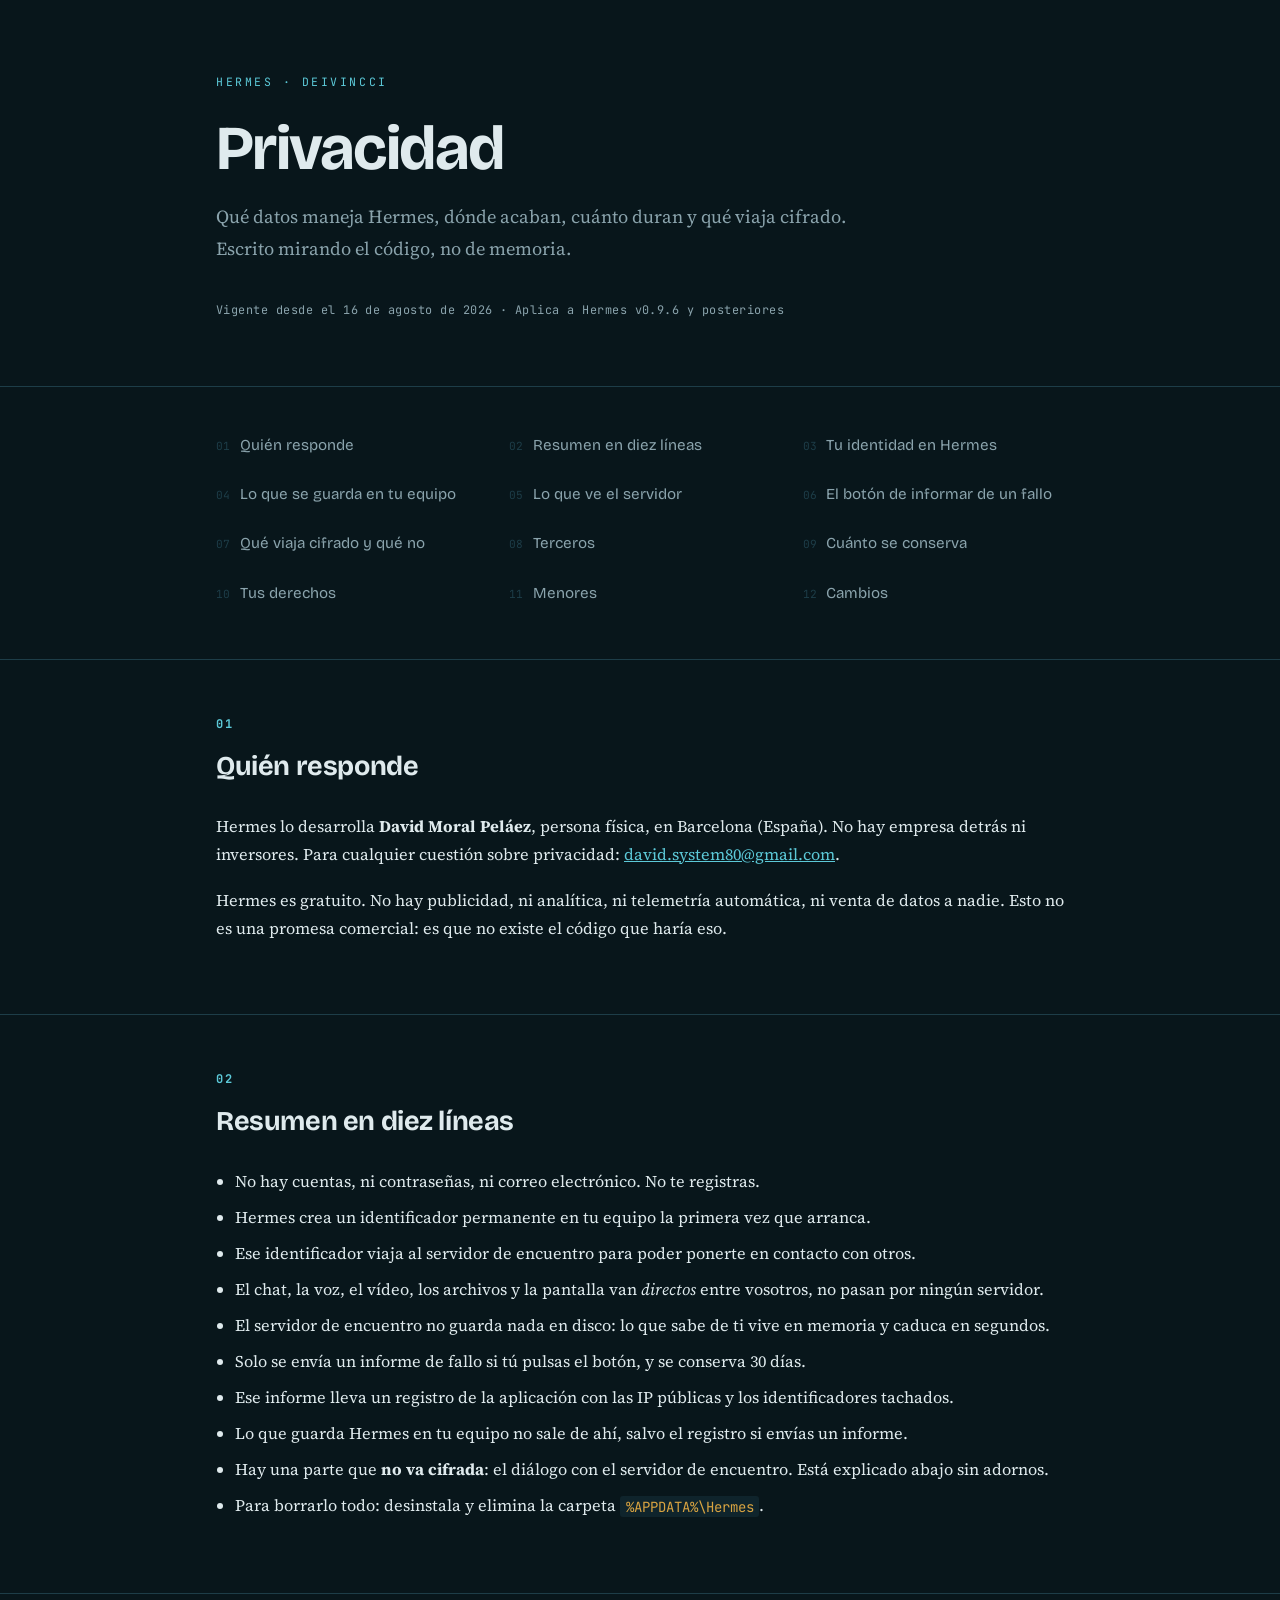
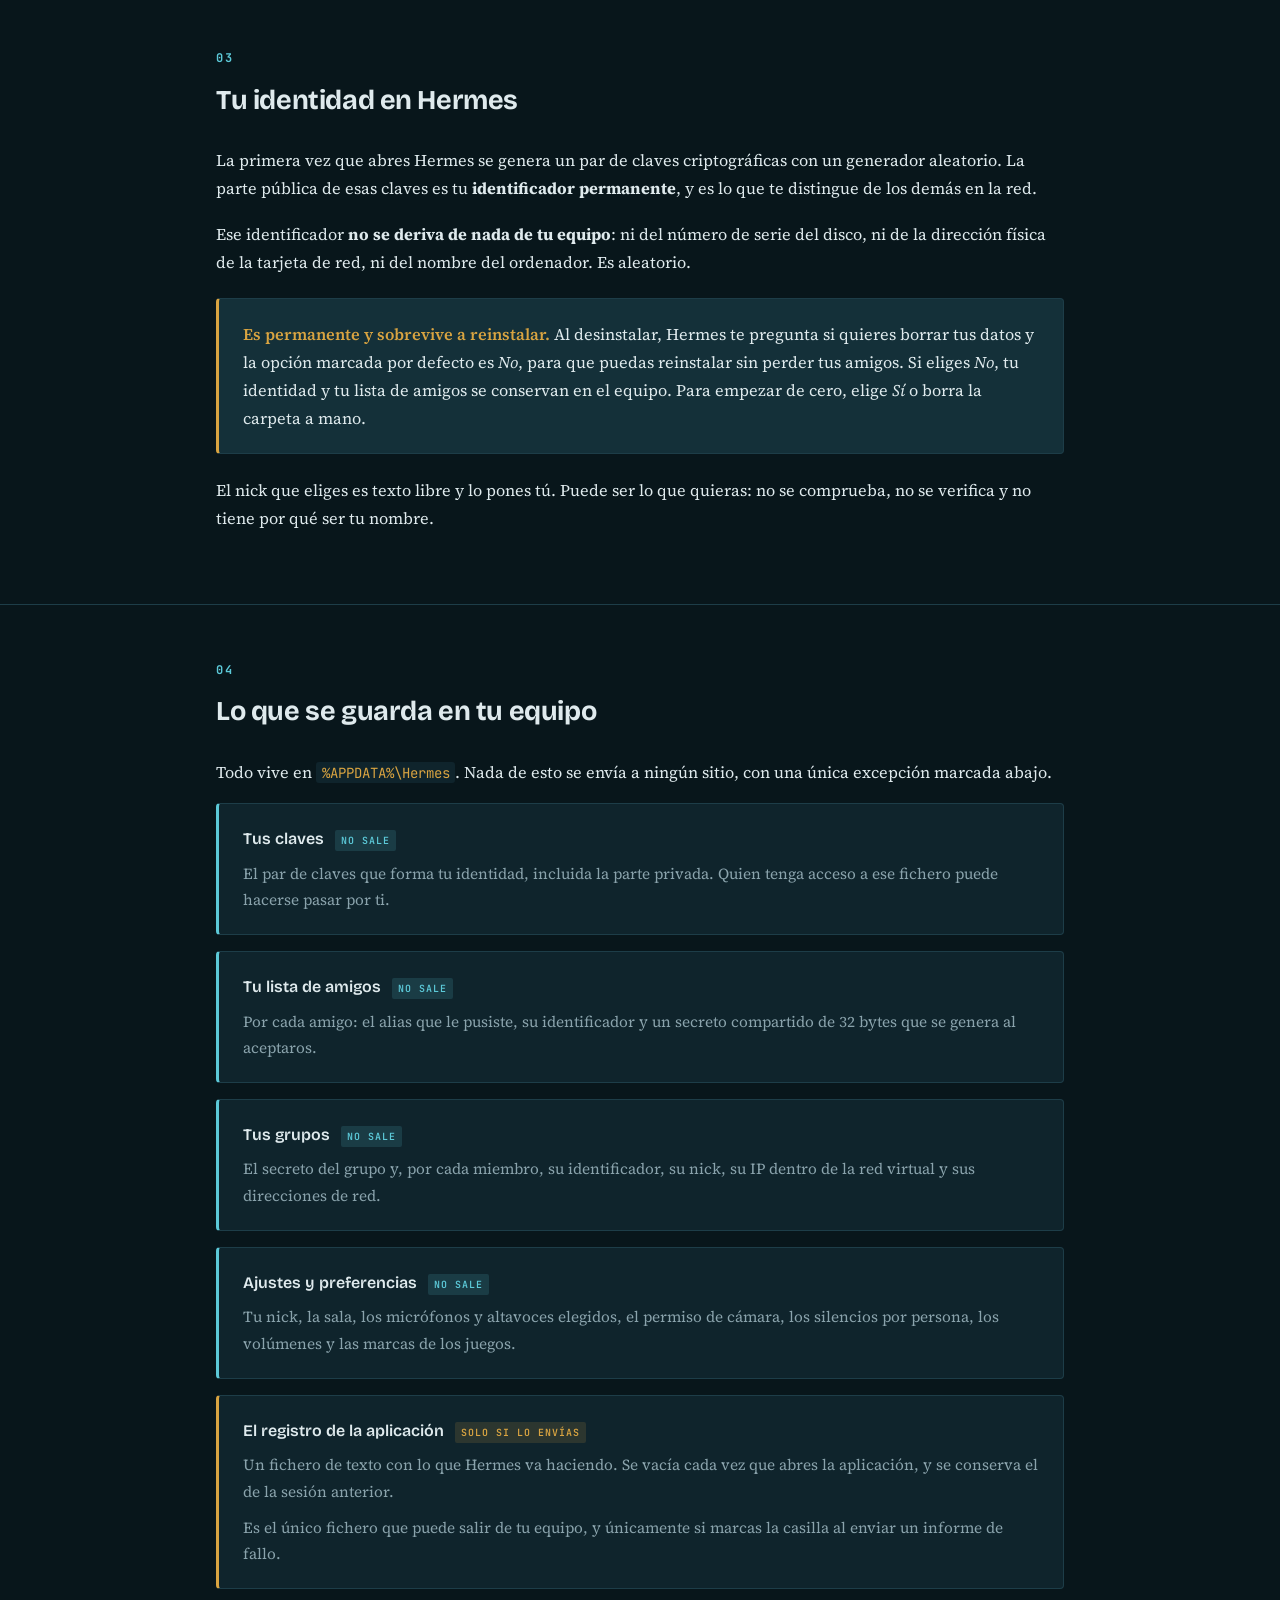
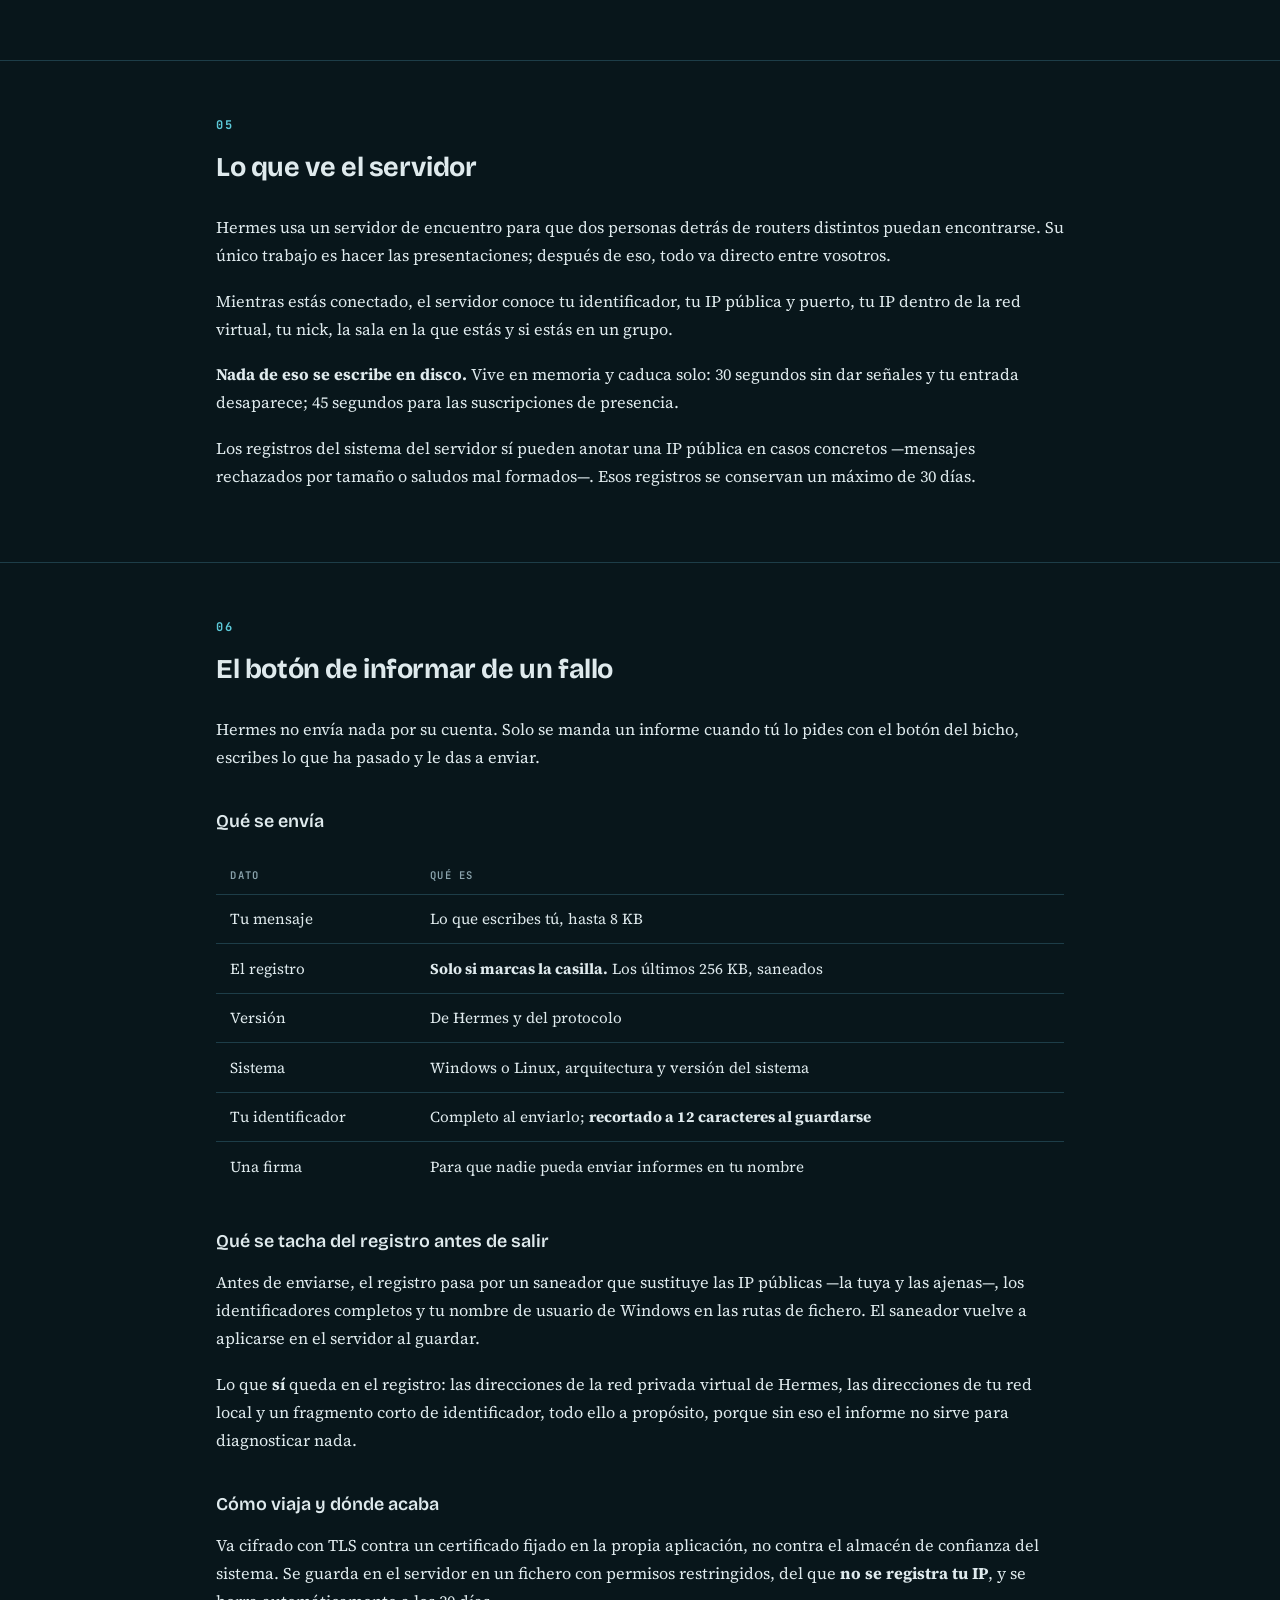
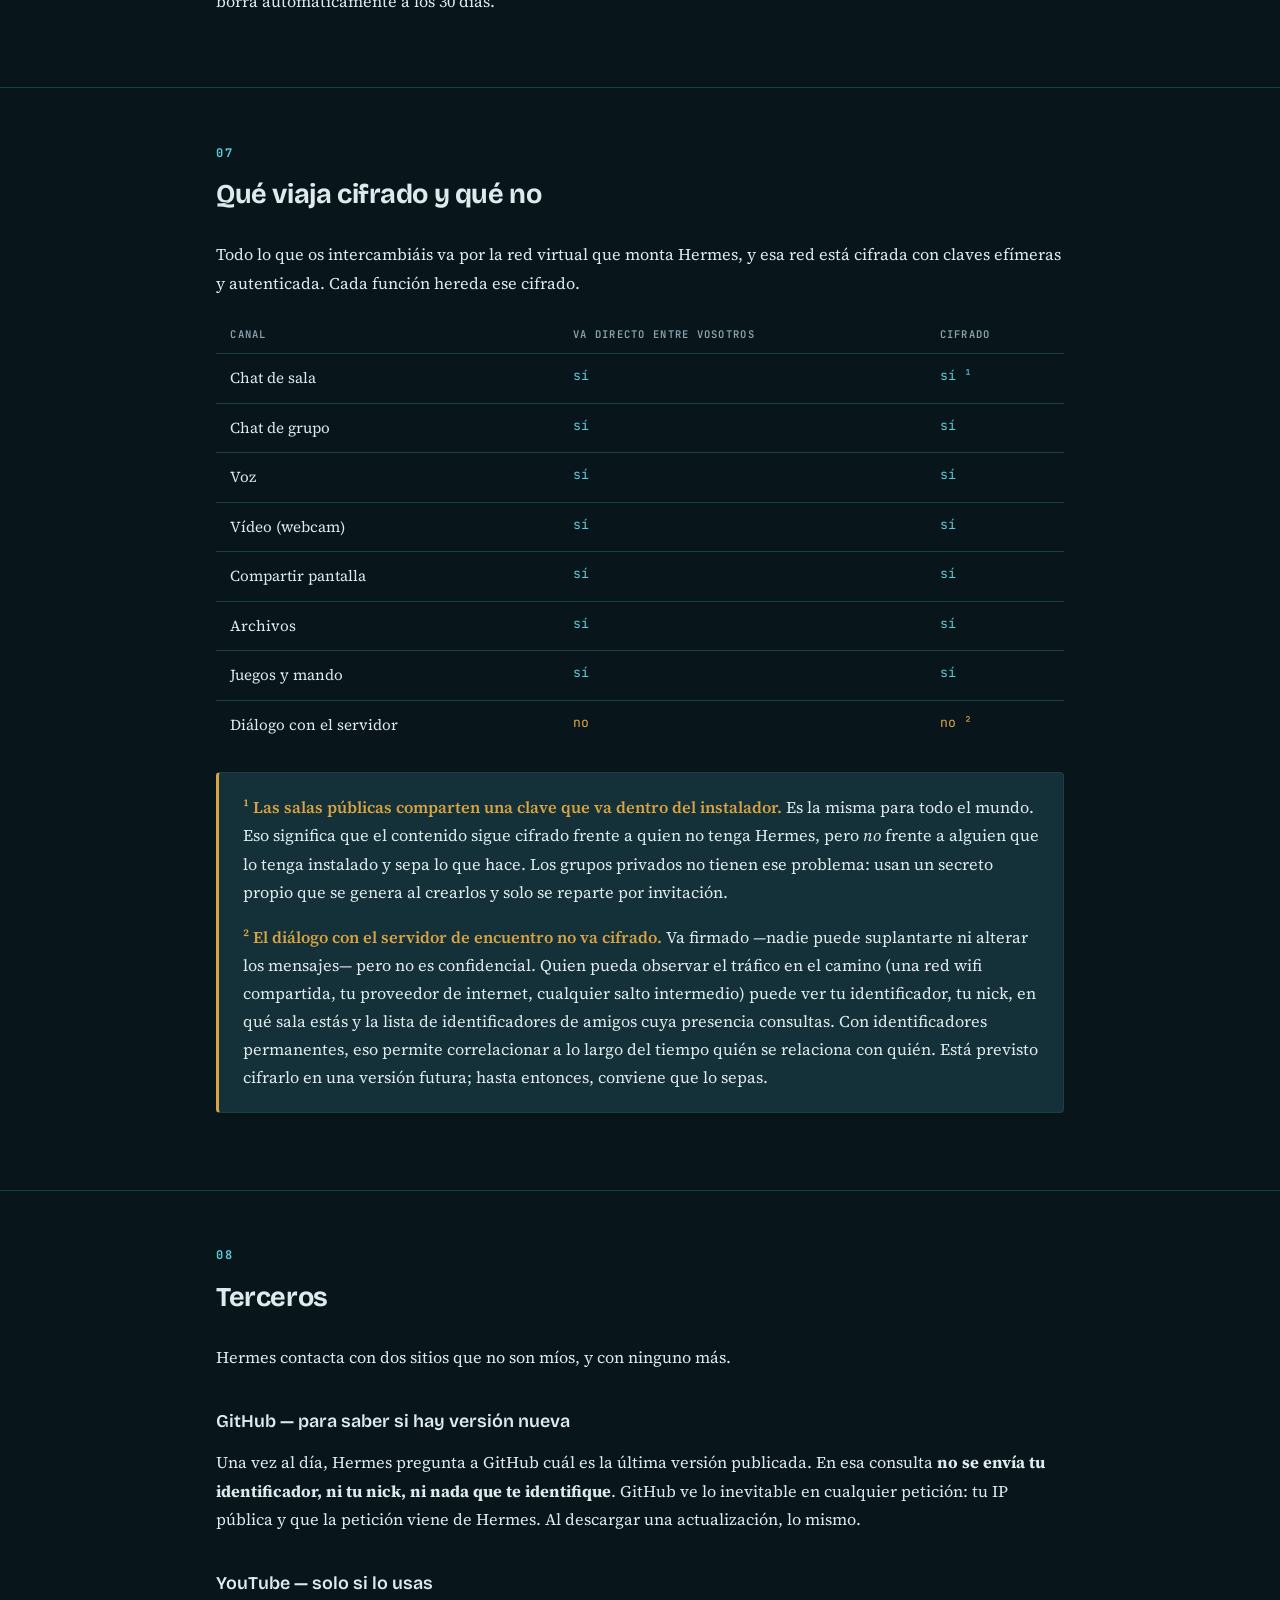
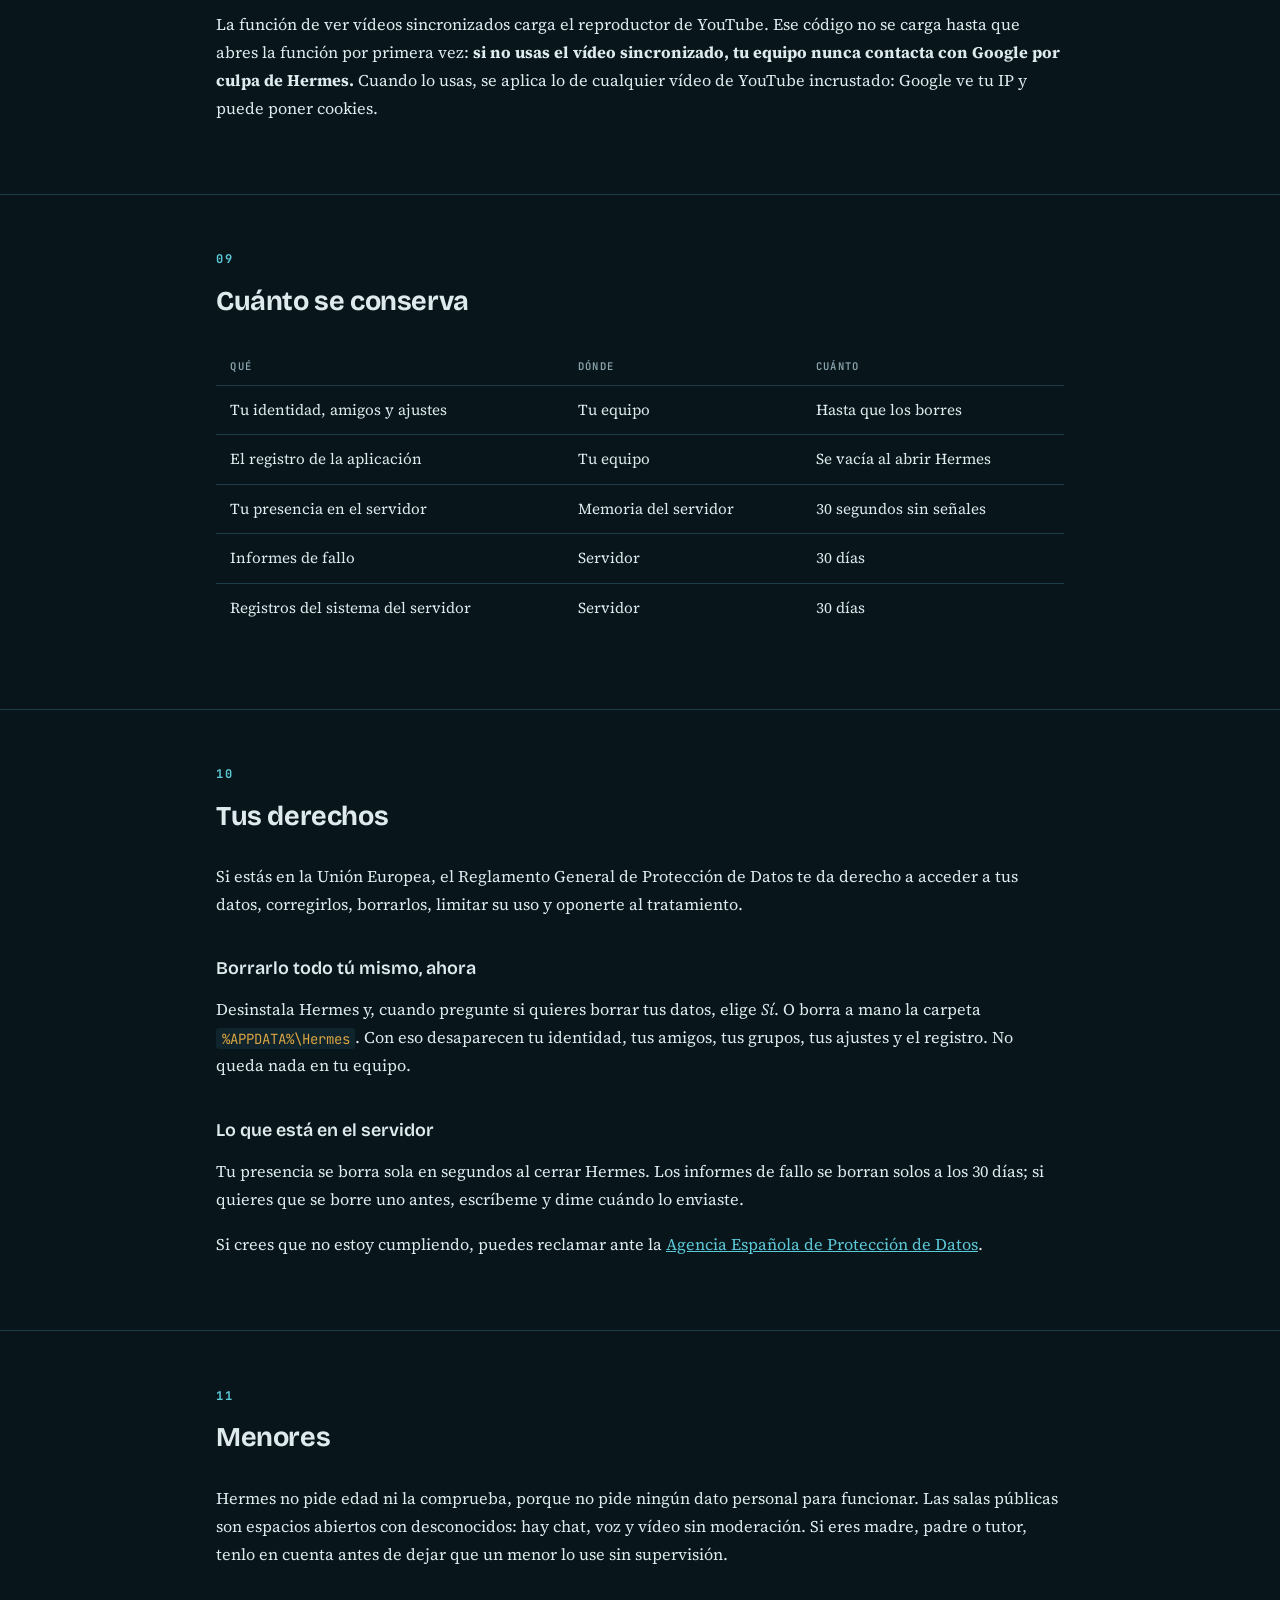
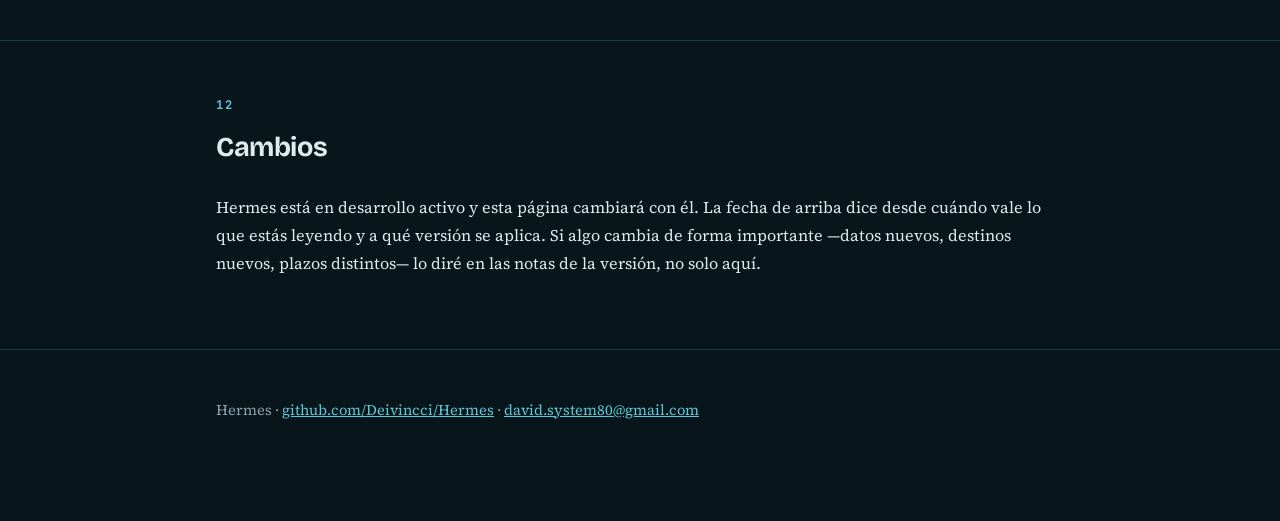
==== privacidad.html @ d526c342 "Add files via upload" ====
<!DOCTYPE html>
<html lang="es">
<head>
<meta charset="utf-8">
<meta name="viewport" content="width=device-width, initial-scale=1">
<title>Privacidad · Hermes</title>
<meta name="description" content="Qué datos maneja Hermes, dónde se guardan, cuánto duran y qué viaja cifrado. Sin rodeos.">
<link rel="preconnect" href="https://fonts.googleapis.com">
<link rel="preconnect" href="https://fonts.gstatic.com" crossorigin>
<link href="https://fonts.googleapis.com/css2?family=Bricolage+Grotesque:opsz,wght@12..96,500;12..96,700&family=Source+Serif+4:ital,opsz,wght@0,8..60,400;0,8..60,600;1,8..60,400&family=JetBrains+Mono:wght@400;600&display=swap" rel="stylesheet">
<style>
  :root{
    --tinta:#08161B;
    --panel:#0F242C;
    --panel-alto:#143039;
    --linea:#1D3D48;
    --texto:#DFEAED;
    --apagado:#8AA3AC;
    --turquesa:#5CC9D8;
    --ambar:#D9A441;
    --rojo:#E0685C;
    --display:"Bricolage Grotesque",system-ui,sans-serif;
    --cuerpo:"Source Serif 4",Georgia,serif;
    --mono:"JetBrains Mono",ui-monospace,monospace;
  }
  *{box-sizing:border-box}
  html{scroll-behavior:smooth}
  @media (prefers-reduced-motion:reduce){html{scroll-behavior:auto}*{animation:none!important;transition:none!important}}
  body{
    margin:0;background:var(--tinta);color:var(--texto);
    font-family:var(--cuerpo);font-size:1.02rem;line-height:1.72;
    -webkit-font-smoothing:antialiased;
  }
  .envoltorio{max-width:56rem;margin:0 auto;padding:0 1.5rem}

  /* ---- cabecera ---- */
  header{border-bottom:1px solid var(--linea);padding:4.5rem 0 3rem}
  .marca{
    font-family:var(--mono);font-size:.72rem;letter-spacing:.22em;
    text-transform:uppercase;color:var(--turquesa);margin:0 0 1.6rem
  }
  h1{
    font-family:var(--display);font-weight:700;font-size:clamp(2.4rem,6vw,3.9rem);
    line-height:1.04;letter-spacing:-.025em;margin:0 0 1.2rem
  }
  .entradilla{font-size:1.15rem;color:var(--apagado);max-width:42rem;margin:0}
  .fechas{
    font-family:var(--mono);font-size:.74rem;color:var(--apagado);
    margin-top:2.2rem;letter-spacing:.04em
  }

  /* ---- índice ---- */
  nav{padding:2.5rem 0;border-bottom:1px solid var(--linea)}
  nav ol{
    list-style:none;margin:0;padding:0;
    display:grid;grid-template-columns:repeat(auto-fit,minmax(15rem,1fr));gap:.35rem 2rem
  }
  nav a{
    font-family:var(--display);font-size:.95rem;color:var(--apagado);
    text-decoration:none;display:block;padding:.3rem 0
  }
  nav a:hover,nav a:focus-visible{color:var(--turquesa)}
  nav .num{font-family:var(--mono);font-size:.7rem;color:var(--linea);margin-right:.6rem}

  /* ---- secciones ---- */
  section{padding:3.4rem 0;border-bottom:1px solid var(--linea)}
  h2{
    font-family:var(--display);font-weight:700;font-size:1.7rem;
    letter-spacing:-.015em;margin:0 0 1.4rem;scroll-margin-top:1.5rem
  }
  h2 .num{font-family:var(--mono);font-size:.75rem;color:var(--turquesa);display:block;margin-bottom:.5rem;letter-spacing:.15em}
  h3{font-family:var(--display);font-weight:600;font-size:1.12rem;margin:2.2rem 0 .7rem;color:var(--texto)}
  p{margin:0 0 1.1rem}
  a{color:var(--turquesa)}
  ul{margin:0 0 1.2rem;padding-left:1.2rem}
  li{margin-bottom:.5rem}
  code{font-family:var(--mono);font-size:.86em;background:var(--panel);padding:.12em .4em;border-radius:3px;color:var(--ambar)}

  /* ---- fichas de dato ---- */
  .ficha{
    background:var(--panel);border:1px solid var(--linea);
    border-left:3px solid var(--turquesa);
    padding:1.3rem 1.5rem;margin:0 0 1rem;border-radius:4px
  }
  .ficha.sale{border-left-color:var(--ambar)}
  .ficha h4{
    font-family:var(--display);font-size:1rem;font-weight:600;margin:0 0 .5rem;
    display:flex;flex-wrap:wrap;align-items:baseline;gap:.7rem
  }
  .etiqueta{
    font-family:var(--mono);font-size:.62rem;letter-spacing:.1em;text-transform:uppercase;
    padding:.2em .6em;border-radius:2px;font-weight:600
  }
  .queda{background:rgba(92,201,216,.14);color:var(--turquesa)}
  .viaja{background:rgba(217,164,65,.14);color:var(--ambar)}
  .ficha p{margin:0;font-size:.96rem;color:var(--apagado)}
  .ficha p + p{margin-top:.6rem}

  /* ---- tabla ---- */
  .tabla{width:100%;border-collapse:collapse;margin:1.2rem 0 1.4rem;font-size:.95rem}
  .tabla th{
    font-family:var(--mono);font-size:.66rem;letter-spacing:.12em;text-transform:uppercase;
    color:var(--apagado);text-align:left;padding:.6rem .9rem;border-bottom:1px solid var(--linea);font-weight:600
  }
  .tabla td{padding:.7rem .9rem;border-bottom:1px solid var(--linea);vertical-align:top}
  .tabla tr:last-child td{border-bottom:none}
  .si{color:var(--turquesa);font-family:var(--mono);font-size:.82rem}
  .no{color:var(--ambar);font-family:var(--mono);font-size:.82rem}

  /* ---- aviso ---- */
  .aviso{
    background:var(--panel-alto);border:1px solid var(--linea);
    border-left:3px solid var(--ambar);padding:1.3rem 1.5rem;border-radius:4px;margin:1.4rem 0
  }
  .aviso p:last-child{margin-bottom:0}
  .aviso strong{color:var(--ambar);font-weight:600}

  footer{padding:3rem 0 5rem;color:var(--apagado);font-size:.92rem}
  footer a{color:var(--turquesa)}
</style>
</head>
<body>

<header>
  <div class="envoltorio">
    <p class="marca">Hermes · Deivincci</p>
    <h1>Privacidad</h1>
    <p class="entradilla">Qué datos maneja Hermes, dónde acaban, cuánto duran y qué viaja cifrado. Escrito mirando el código, no de memoria.</p>
    <p class="fechas">Vigente desde el 16 de agosto de 2026 · Aplica a Hermes v0.9.6 y posteriores</p>
  </div>
</header>

<nav>
  <div class="envoltorio">
    <ol>
      <li><a href="#responsable"><span class="num">01</span>Quién responde</a></li>
      <li><a href="#resumen"><span class="num">02</span>Resumen en diez líneas</a></li>
      <li><a href="#identidad"><span class="num">03</span>Tu identidad en Hermes</a></li>
      <li><a href="#equipo"><span class="num">04</span>Lo que se guarda en tu equipo</a></li>
      <li><a href="#servidor"><span class="num">05</span>Lo que ve el servidor</a></li>
      <li><a href="#fallos"><span class="num">06</span>El botón de informar de un fallo</a></li>
      <li><a href="#cifrado"><span class="num">07</span>Qué viaja cifrado y qué no</a></li>
      <li><a href="#terceros"><span class="num">08</span>Terceros</a></li>
      <li><a href="#plazos"><span class="num">09</span>Cuánto se conserva</a></li>
      <li><a href="#derechos"><span class="num">10</span>Tus derechos</a></li>
      <li><a href="#menores"><span class="num">11</span>Menores</a></li>
      <li><a href="#cambios"><span class="num">12</span>Cambios</a></li>
    </ol>
  </div>
</nav>

<main>

<section id="responsable">
  <div class="envoltorio">
    <h2><span class="num">01</span>Quién responde</h2>
    <p>Hermes lo desarrolla <strong>David Moral Peláez</strong>, persona física, en Barcelona (España). No hay empresa detrás ni inversores. Para cualquier cuestión sobre privacidad: <a href="mailto:david.system80@gmail.com">david.system80@gmail.com</a>.</p>
    <p>Hermes es gratuito. No hay publicidad, ni analítica, ni telemetría automática, ni venta de datos a nadie. Esto no es una promesa comercial: es que no existe el código que haría eso.</p>
  </div>
</section>

<section id="resumen">
  <div class="envoltorio">
    <h2><span class="num">02</span>Resumen en diez líneas</h2>
    <ul>
      <li>No hay cuentas, ni contraseñas, ni correo electrónico. No te registras.</li>
      <li>Hermes crea un identificador permanente en tu equipo la primera vez que arranca.</li>
      <li>Ese identificador viaja al servidor de encuentro para poder ponerte en contacto con otros.</li>
      <li>El chat, la voz, el vídeo, los archivos y la pantalla van <em>directos</em> entre vosotros, no pasan por ningún servidor.</li>
      <li>El servidor de encuentro no guarda nada en disco: lo que sabe de ti vive en memoria y caduca en segundos.</li>
      <li>Solo se envía un informe de fallo si tú pulsas el botón, y se conserva 30 días.</li>
      <li>Ese informe lleva un registro de la aplicación con las IP públicas y los identificadores tachados.</li>
      <li>Lo que guarda Hermes en tu equipo no sale de ahí, salvo el registro si envías un informe.</li>
      <li>Hay una parte que <strong>no va cifrada</strong>: el diálogo con el servidor de encuentro. Está explicado abajo sin adornos.</li>
      <li>Para borrarlo todo: desinstala y elimina la carpeta <code>%APPDATA%\Hermes</code>.</li>
    </ul>
  </div>
</section>

<section id="identidad">
  <div class="envoltorio">
    <h2><span class="num">03</span>Tu identidad en Hermes</h2>
    <p>La primera vez que abres Hermes se genera un par de claves criptográficas con un generador aleatorio. La parte pública de esas claves es tu <strong>identificador permanente</strong>, y es lo que te distingue de los demás en la red.</p>
    <p>Ese identificador <strong>no se deriva de nada de tu equipo</strong>: ni del número de serie del disco, ni de la dirección física de la tarjeta de red, ni del nombre del ordenador. Es aleatorio.</p>
    <div class="aviso">
      <p><strong>Es permanente y sobrevive a reinstalar.</strong> Al desinstalar, Hermes te pregunta si quieres borrar tus datos y la opción marcada por defecto es <em>No</em>, para que puedas reinstalar sin perder tus amigos. Si eliges <em>No</em>, tu identidad y tu lista de amigos se conservan en el equipo. Para empezar de cero, elige <em>Sí</em> o borra la carpeta a mano.</p>
    </div>
    <p>El nick que eliges es texto libre y lo pones tú. Puede ser lo que quieras: no se comprueba, no se verifica y no tiene por qué ser tu nombre.</p>
  </div>
</section>

<section id="equipo">
  <div class="envoltorio">
    <h2><span class="num">04</span>Lo que se guarda en tu equipo</h2>
    <p>Todo vive en <code>%APPDATA%\Hermes</code>. Nada de esto se envía a ningún sitio, con una única excepción marcada abajo.</p>

    <div class="ficha">
      <h4>Tus claves <span class="etiqueta queda">no sale</span></h4>
      <p>El par de claves que forma tu identidad, incluida la parte privada. Quien tenga acceso a ese fichero puede hacerse pasar por ti.</p>
    </div>

    <div class="ficha">
      <h4>Tu lista de amigos <span class="etiqueta queda">no sale</span></h4>
      <p>Por cada amigo: el alias que le pusiste, su identificador y un secreto compartido de 32 bytes que se genera al aceptaros.</p>
    </div>

    <div class="ficha">
      <h4>Tus grupos <span class="etiqueta queda">no sale</span></h4>
      <p>El secreto del grupo y, por cada miembro, su identificador, su nick, su IP dentro de la red virtual y sus direcciones de red.</p>
    </div>

    <div class="ficha">
      <h4>Ajustes y preferencias <span class="etiqueta queda">no sale</span></h4>
      <p>Tu nick, la sala, los micrófonos y altavoces elegidos, el permiso de cámara, los silencios por persona, los volúmenes y las marcas de los juegos.</p>
    </div>

    <div class="ficha sale">
      <h4>El registro de la aplicación <span class="etiqueta viaja">solo si lo envías</span></h4>
      <p>Un fichero de texto con lo que Hermes va haciendo. Se vacía cada vez que abres la aplicación, y se conserva el de la sesión anterior.</p>
      <p>Es el único fichero que puede salir de tu equipo, y únicamente si marcas la casilla al enviar un informe de fallo.</p>
    </div>
  </div>
</section>

<section id="servidor">
  <div class="envoltorio">
    <h2><span class="num">05</span>Lo que ve el servidor</h2>
    <p>Hermes usa un servidor de encuentro para que dos personas detrás de routers distintos puedan encontrarse. Su único trabajo es hacer las presentaciones; después de eso, todo va directo entre vosotros.</p>
    <p>Mientras estás conectado, el servidor conoce tu identificador, tu IP pública y puerto, tu IP dentro de la red virtual, tu nick, la sala en la que estás y si estás en un grupo.</p>
    <p><strong>Nada de eso se escribe en disco.</strong> Vive en memoria y caduca solo: 30 segundos sin dar señales y tu entrada desaparece; 45 segundos para las suscripciones de presencia.</p>
    <p>Los registros del sistema del servidor sí pueden anotar una IP pública en casos concretos —mensajes rechazados por tamaño o saludos mal formados—. Esos registros se conservan un máximo de 30 días.</p>
  </div>
</section>

<section id="fallos">
  <div class="envoltorio">
    <h2><span class="num">06</span>El botón de informar de un fallo</h2>
    <p>Hermes no envía nada por su cuenta. Solo se manda un informe cuando tú lo pides con el botón del bicho, escribes lo que ha pasado y le das a enviar.</p>

    <h3>Qué se envía</h3>
    <table class="tabla">
      <tr><th>Dato</th><th>Qué es</th></tr>
      <tr><td>Tu mensaje</td><td>Lo que escribes tú, hasta 8 KB</td></tr>
      <tr><td>El registro</td><td><strong>Solo si marcas la casilla.</strong> Los últimos 256 KB, saneados</td></tr>
      <tr><td>Versión</td><td>De Hermes y del protocolo</td></tr>
      <tr><td>Sistema</td><td>Windows o Linux, arquitectura y versión del sistema</td></tr>
      <tr><td>Tu identificador</td><td>Completo al enviarlo; <strong>recortado a 12 caracteres al guardarse</strong></td></tr>
      <tr><td>Una firma</td><td>Para que nadie pueda enviar informes en tu nombre</td></tr>
    </table>

    <h3>Qué se tacha del registro antes de salir</h3>
    <p>Antes de enviarse, el registro pasa por un saneador que sustituye las IP públicas —la tuya y las ajenas—, los identificadores completos y tu nombre de usuario de Windows en las rutas de fichero. El saneador vuelve a aplicarse en el servidor al guardar.</p>
    <p>Lo que <strong>sí</strong> queda en el registro: las direcciones de la red privada virtual de Hermes, las direcciones de tu red local y un fragmento corto de identificador, todo ello a propósito, porque sin eso el informe no sirve para diagnosticar nada.</p>

    <h3>Cómo viaja y dónde acaba</h3>
    <p>Va cifrado con TLS contra un certificado fijado en la propia aplicación, no contra el almacén de confianza del sistema. Se guarda en el servidor en un fichero con permisos restringidos, del que <strong>no se registra tu IP</strong>, y se borra automáticamente a los 30 días.</p>
  </div>
</section>

<section id="cifrado">
  <div class="envoltorio">
    <h2><span class="num">07</span>Qué viaja cifrado y qué no</h2>
    <p>Todo lo que os intercambiáis va por la red virtual que monta Hermes, y esa red está cifrada con claves efímeras y autenticada. Cada función hereda ese cifrado.</p>

    <table class="tabla">
      <tr><th>Canal</th><th>Va directo entre vosotros</th><th>Cifrado</th></tr>
      <tr><td>Chat de sala</td><td class="si">sí</td><td class="si">sí ¹</td></tr>
      <tr><td>Chat de grupo</td><td class="si">sí</td><td class="si">sí</td></tr>
      <tr><td>Voz</td><td class="si">sí</td><td class="si">sí</td></tr>
      <tr><td>Vídeo (webcam)</td><td class="si">sí</td><td class="si">sí</td></tr>
      <tr><td>Compartir pantalla</td><td class="si">sí</td><td class="si">sí</td></tr>
      <tr><td>Archivos</td><td class="si">sí</td><td class="si">sí</td></tr>
      <tr><td>Juegos y mando</td><td class="si">sí</td><td class="si">sí</td></tr>
      <tr><td>Diálogo con el servidor</td><td class="no">no</td><td class="no">no ²</td></tr>
    </table>

    <div class="aviso">
      <p><strong>¹ Las salas públicas comparten una clave que va dentro del instalador.</strong> Es la misma para todo el mundo. Eso significa que el contenido sigue cifrado frente a quien no tenga Hermes, pero <em>no</em> frente a alguien que lo tenga instalado y sepa lo que hace. Los grupos privados no tienen ese problema: usan un secreto propio que se genera al crearlos y solo se reparte por invitación.</p>
      <p><strong>² El diálogo con el servidor de encuentro no va cifrado.</strong> Va firmado —nadie puede suplantarte ni alterar los mensajes— pero no es confidencial. Quien pueda observar el tráfico en el camino (una red wifi compartida, tu proveedor de internet, cualquier salto intermedio) puede ver tu identificador, tu nick, en qué sala estás y la lista de identificadores de amigos cuya presencia consultas. Con identificadores permanentes, eso permite correlacionar a lo largo del tiempo quién se relaciona con quién. Está previsto cifrarlo en una versión futura; hasta entonces, conviene que lo sepas.</p>
    </div>
  </div>
</section>

<section id="terceros">
  <div class="envoltorio">
    <h2><span class="num">08</span>Terceros</h2>
    <p>Hermes contacta con dos sitios que no son míos, y con ninguno más.</p>

    <h3>GitHub — para saber si hay versión nueva</h3>
    <p>Una vez al día, Hermes pregunta a GitHub cuál es la última versión publicada. En esa consulta <strong>no se envía tu identificador, ni tu nick, ni nada que te identifique</strong>. GitHub ve lo inevitable en cualquier petición: tu IP pública y que la petición viene de Hermes. Al descargar una actualización, lo mismo.</p>

    <h3>YouTube — solo si lo usas</h3>
    <p>La función de ver vídeos sincronizados carga el reproductor de YouTube. Ese código no se carga hasta que abres la función por primera vez: <strong>si no usas el vídeo sincronizado, tu equipo nunca contacta con Google por culpa de Hermes.</strong> Cuando lo usas, se aplica lo de cualquier vídeo de YouTube incrustado: Google ve tu IP y puede poner cookies.</p>
  </div>
</section>

<section id="plazos">
  <div class="envoltorio">
    <h2><span class="num">09</span>Cuánto se conserva</h2>
    <table class="tabla">
      <tr><th>Qué</th><th>Dónde</th><th>Cuánto</th></tr>
      <tr><td>Tu identidad, amigos y ajustes</td><td>Tu equipo</td><td>Hasta que los borres</td></tr>
      <tr><td>El registro de la aplicación</td><td>Tu equipo</td><td>Se vacía al abrir Hermes</td></tr>
      <tr><td>Tu presencia en el servidor</td><td>Memoria del servidor</td><td>30 segundos sin señales</td></tr>
      <tr><td>Informes de fallo</td><td>Servidor</td><td>30 días</td></tr>
      <tr><td>Registros del sistema del servidor</td><td>Servidor</td><td>30 días</td></tr>
    </table>
  </div>
</section>

<section id="derechos">
  <div class="envoltorio">
    <h2><span class="num">10</span>Tus derechos</h2>
    <p>Si estás en la Unión Europea, el Reglamento General de Protección de Datos te da derecho a acceder a tus datos, corregirlos, borrarlos, limitar su uso y oponerte al tratamiento.</p>

    <h3>Borrarlo todo tú mismo, ahora</h3>
    <p>Desinstala Hermes y, cuando pregunte si quieres borrar tus datos, elige <em>Sí</em>. O borra a mano la carpeta <code>%APPDATA%\Hermes</code>. Con eso desaparecen tu identidad, tus amigos, tus grupos, tus ajustes y el registro. No queda nada en tu equipo.</p>

    <h3>Lo que está en el servidor</h3>
    <p>Tu presencia se borra sola en segundos al cerrar Hermes. Los informes de fallo se borran solos a los 30 días; si quieres que se borre uno antes, escríbeme y dime cuándo lo enviaste.</p>

    <p>Si crees que no estoy cumpliendo, puedes reclamar ante la <a href="https://www.aepd.es" rel="noopener">Agencia Española de Protección de Datos</a>.</p>
  </div>
</section>

<section id="menores">
  <div class="envoltorio">
    <h2><span class="num">11</span>Menores</h2>
    <p>Hermes no pide edad ni la comprueba, porque no pide ningún dato personal para funcionar. Las salas públicas son espacios abiertos con desconocidos: hay chat, voz y vídeo sin moderación. Si eres madre, padre o tutor, tenlo en cuenta antes de dejar que un menor lo use sin supervisión.</p>
  </div>
</section>

<section id="cambios">
  <div class="envoltorio">
    <h2><span class="num">12</span>Cambios</h2>
    <p>Hermes está en desarrollo activo y esta página cambiará con él. La fecha de arriba dice desde cuándo vale lo que estás leyendo y a qué versión se aplica. Si algo cambia de forma importante —datos nuevos, destinos nuevos, plazos distintos— lo diré en las notas de la versión, no solo aquí.</p>
  </div>
</section>

</main>

<footer>
  <div class="envoltorio">
    <p>Hermes · <a href="https://github.com/Deivincci/Hermes">github.com/Deivincci/Hermes</a> · <a href="mailto:david.system80@gmail.com">david.system80@gmail.com</a></p>
  </div>
</footer>

</body>
</html>
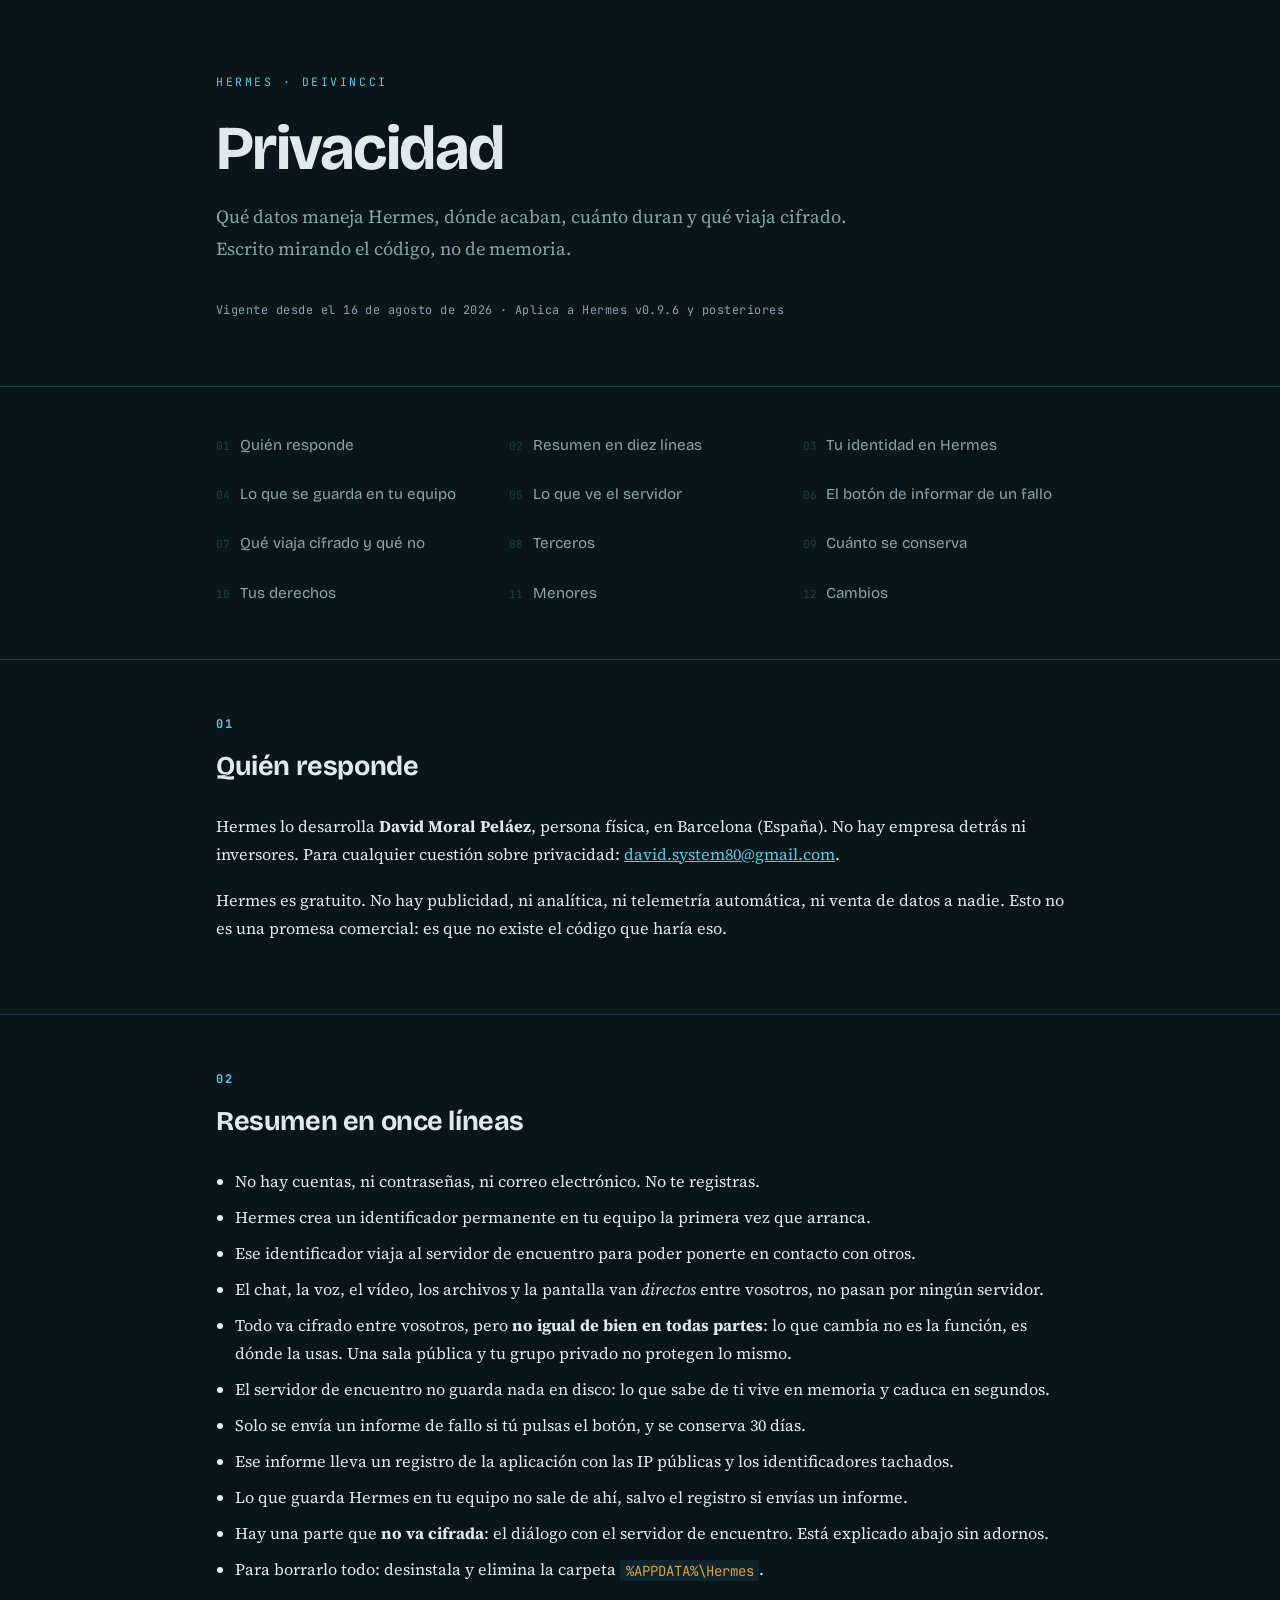
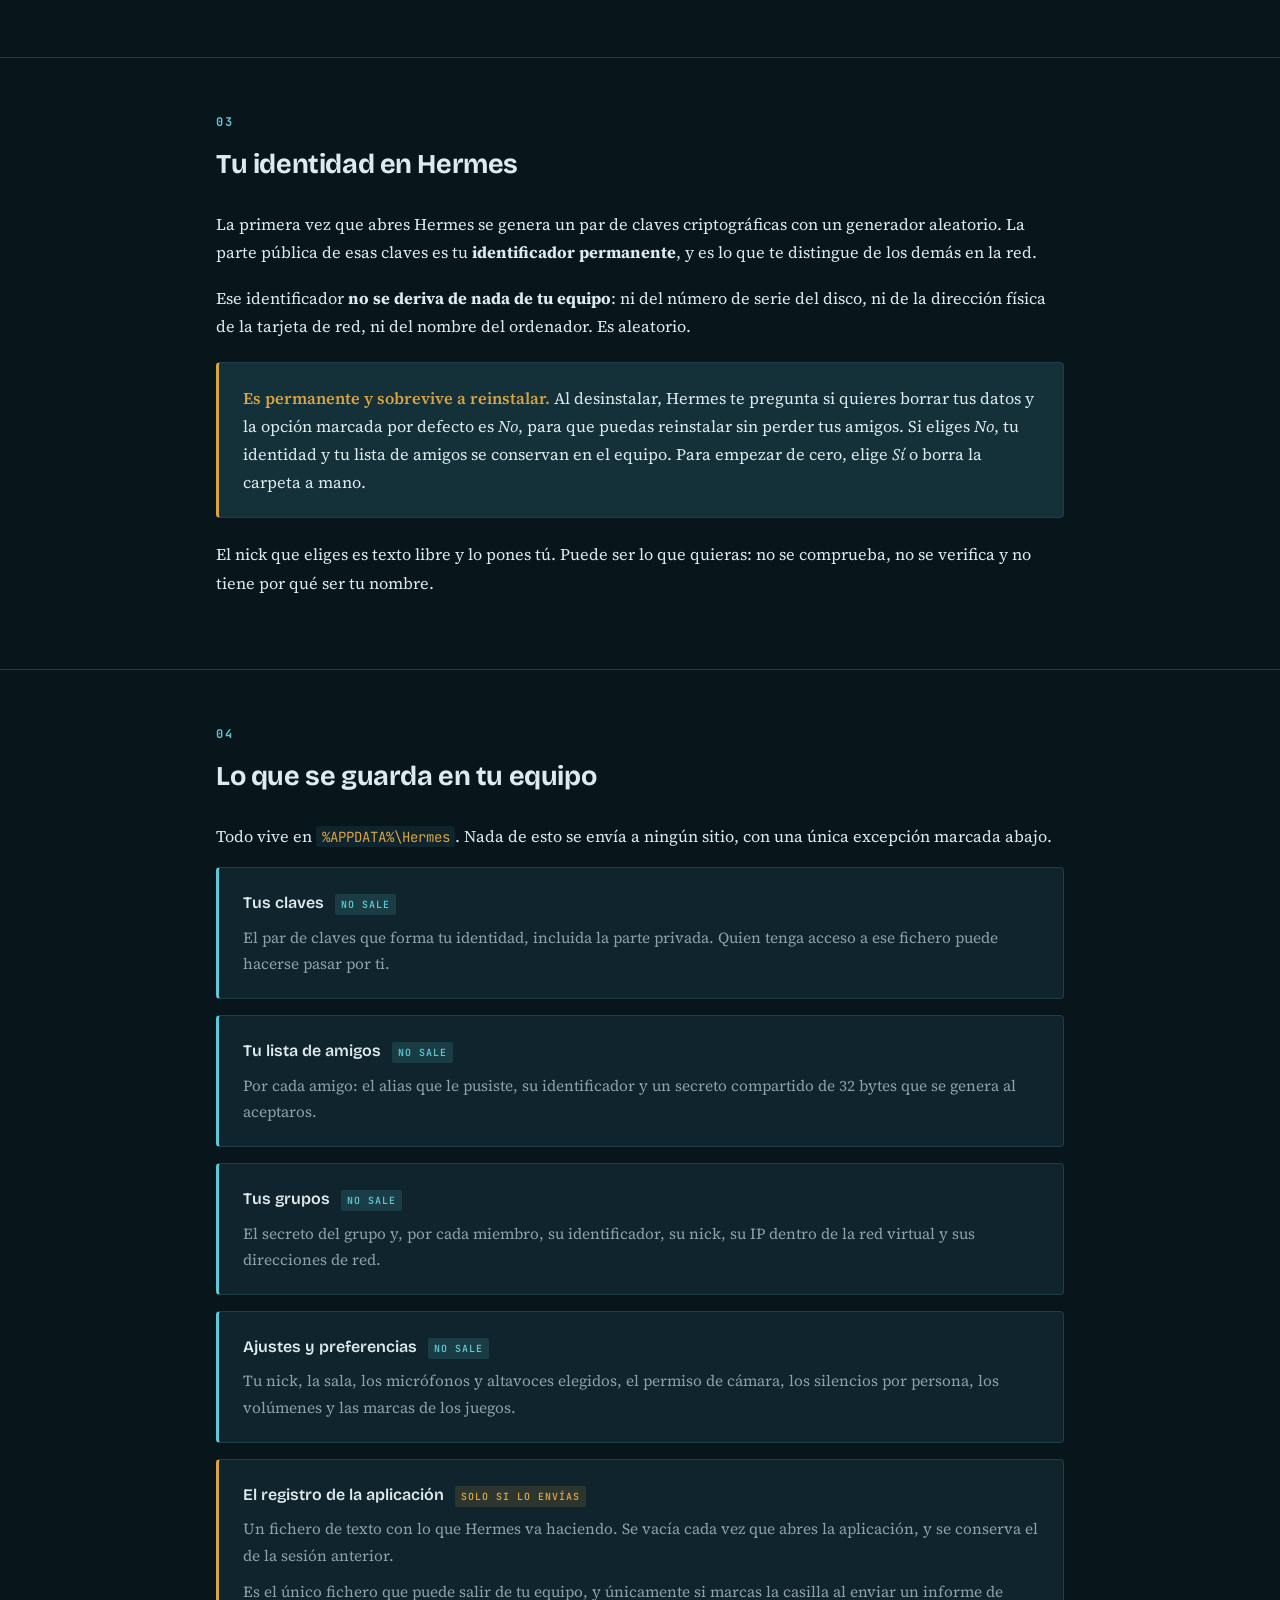
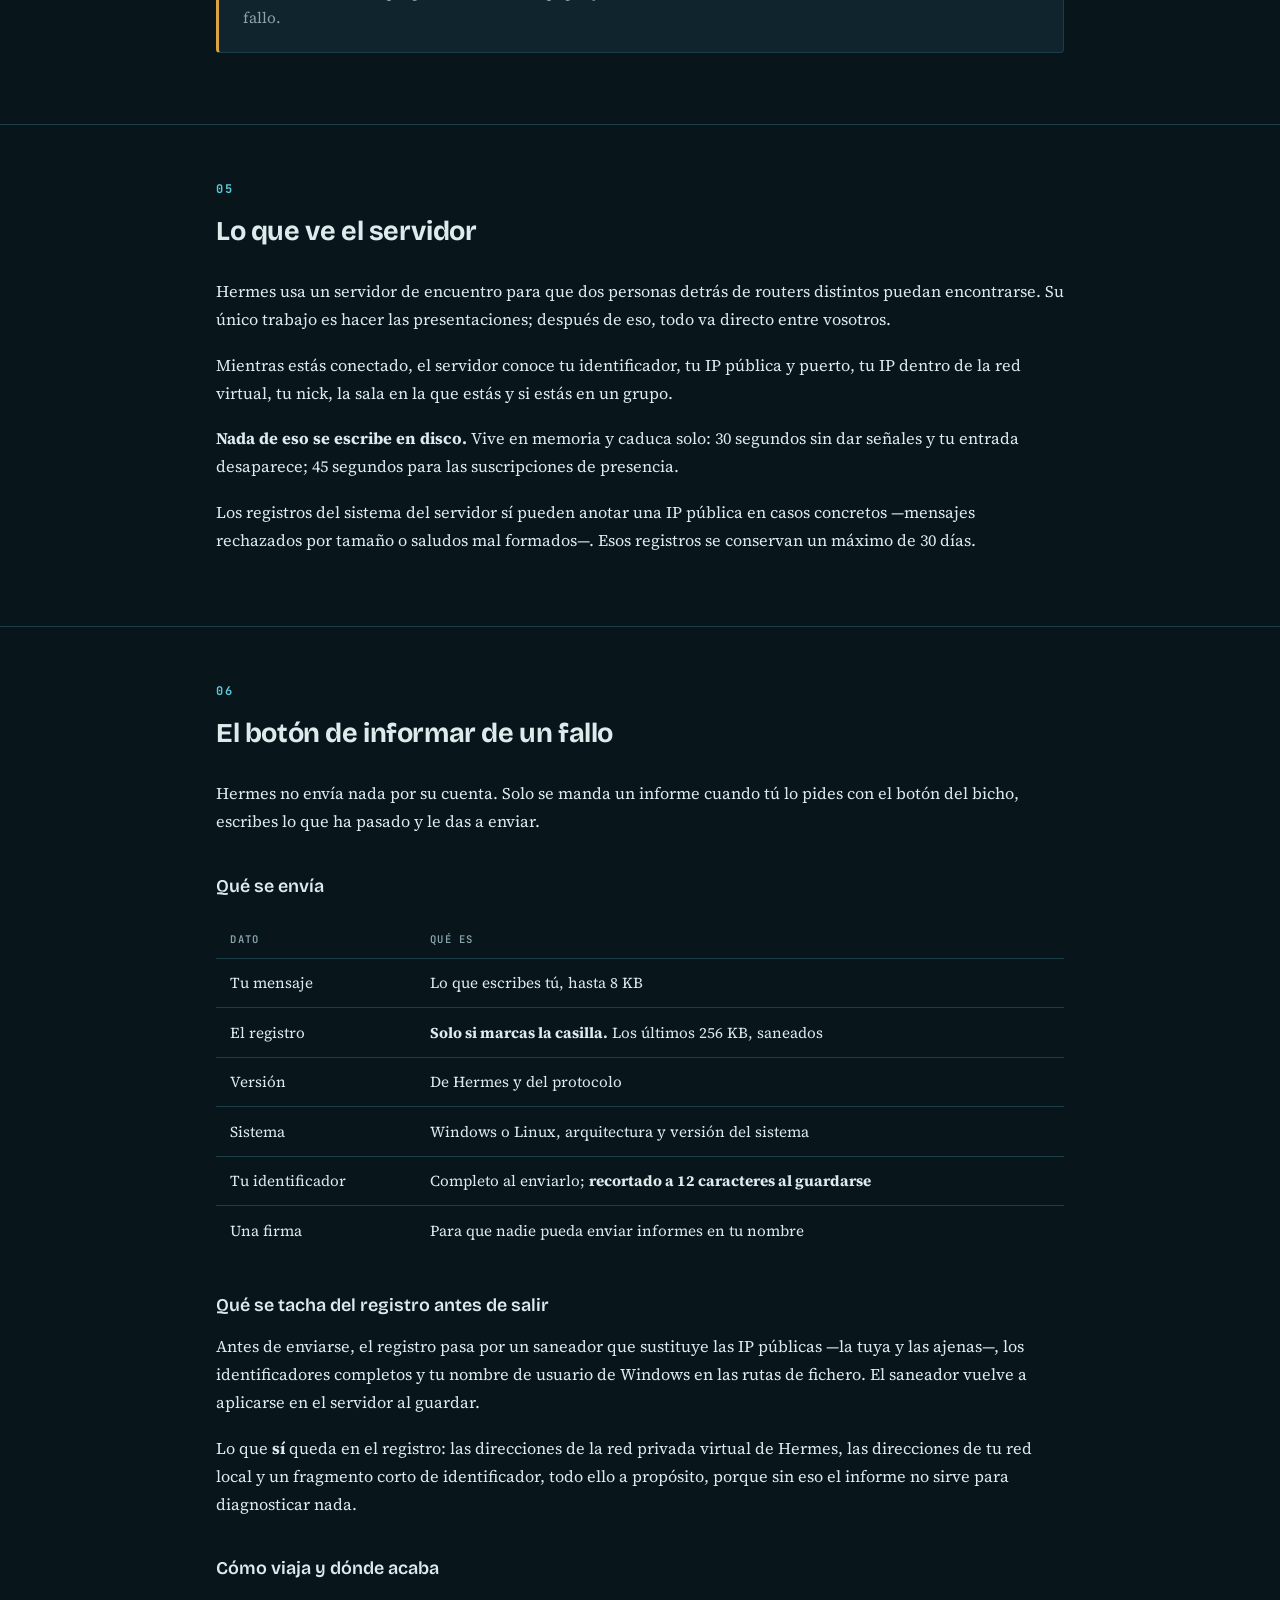
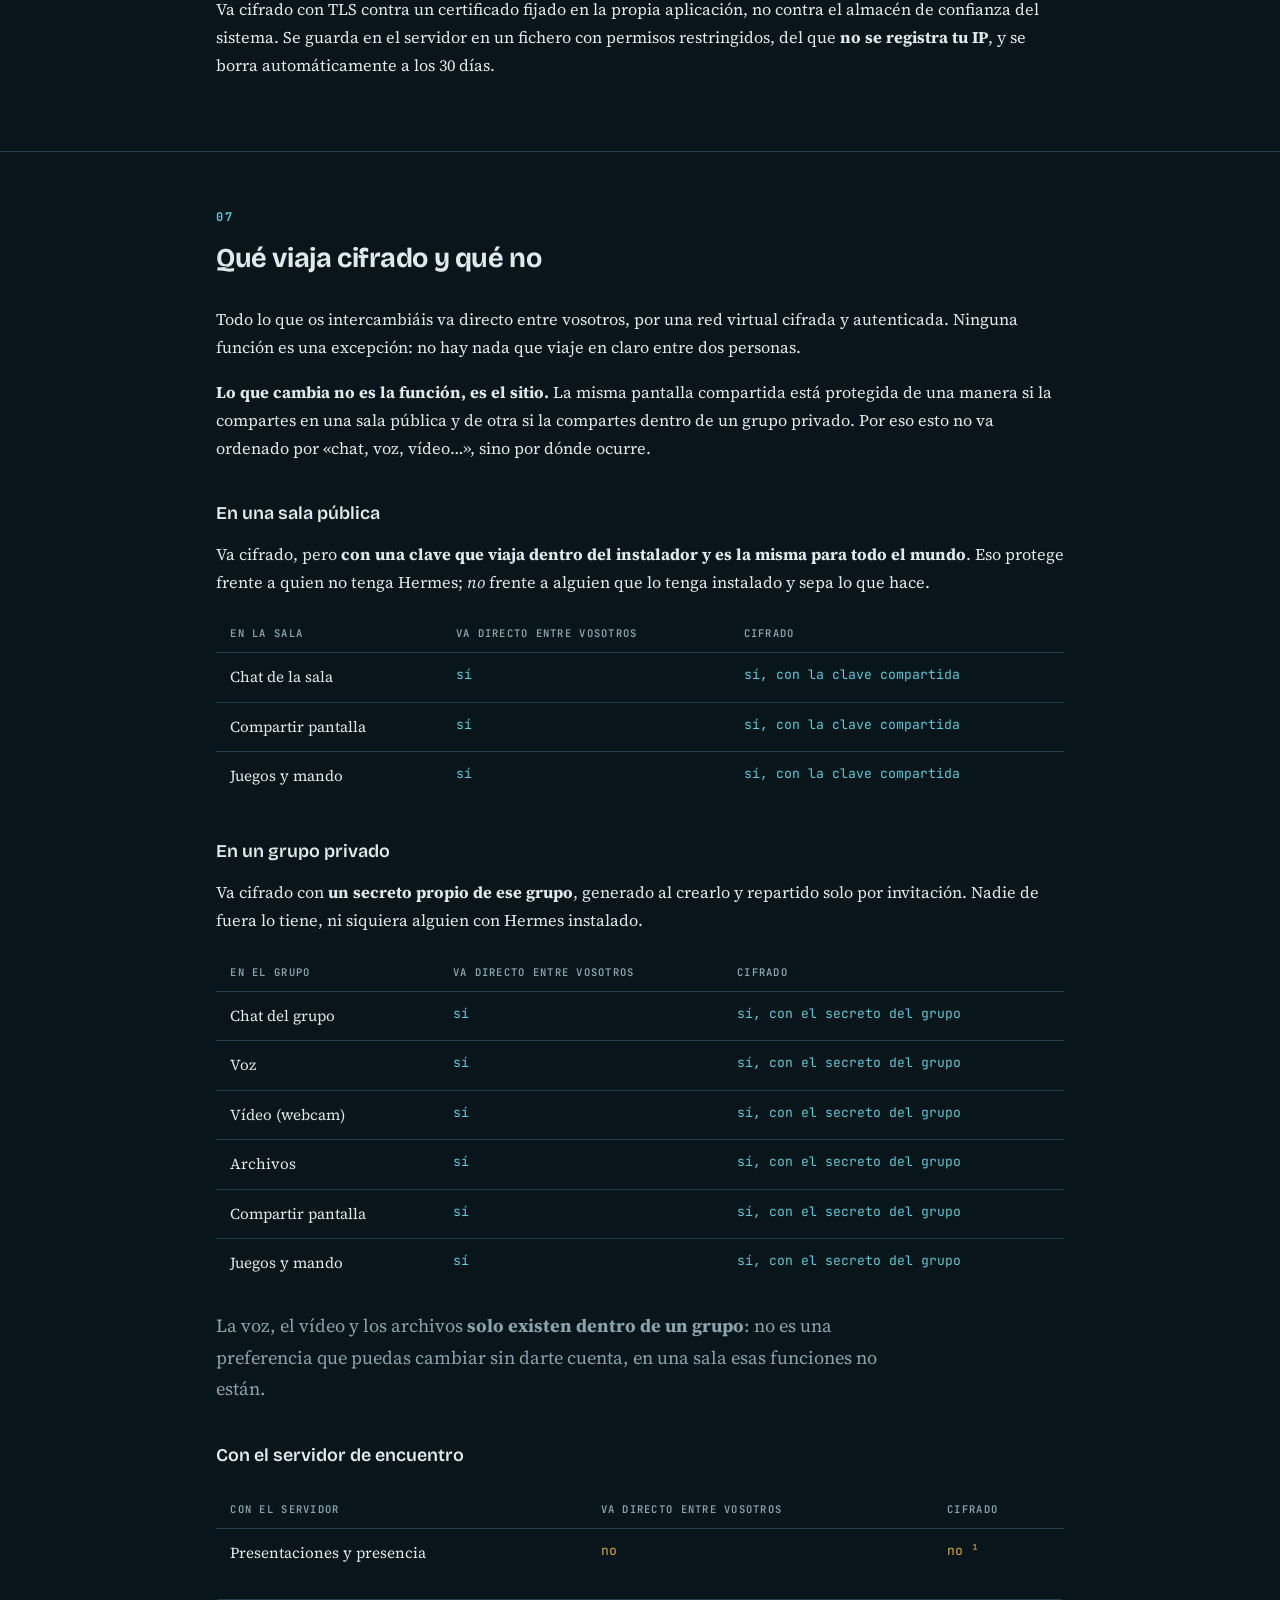
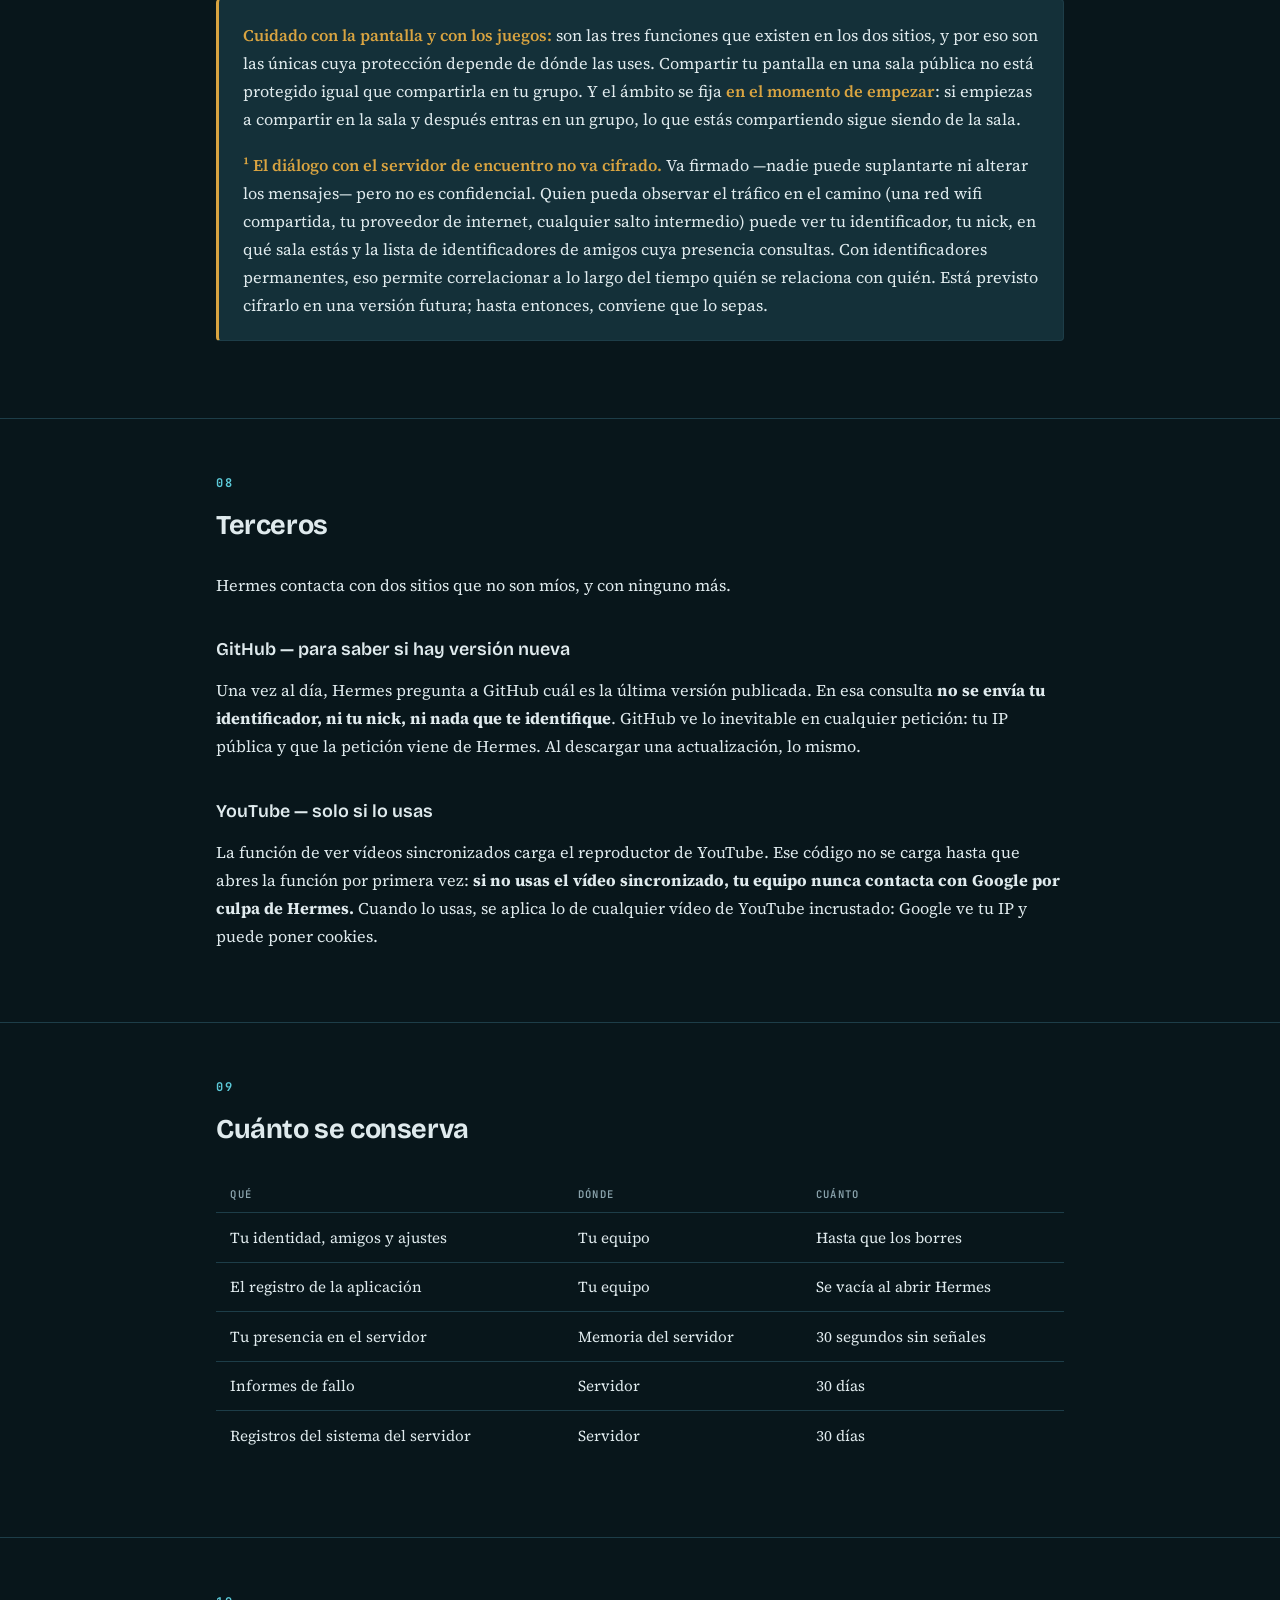
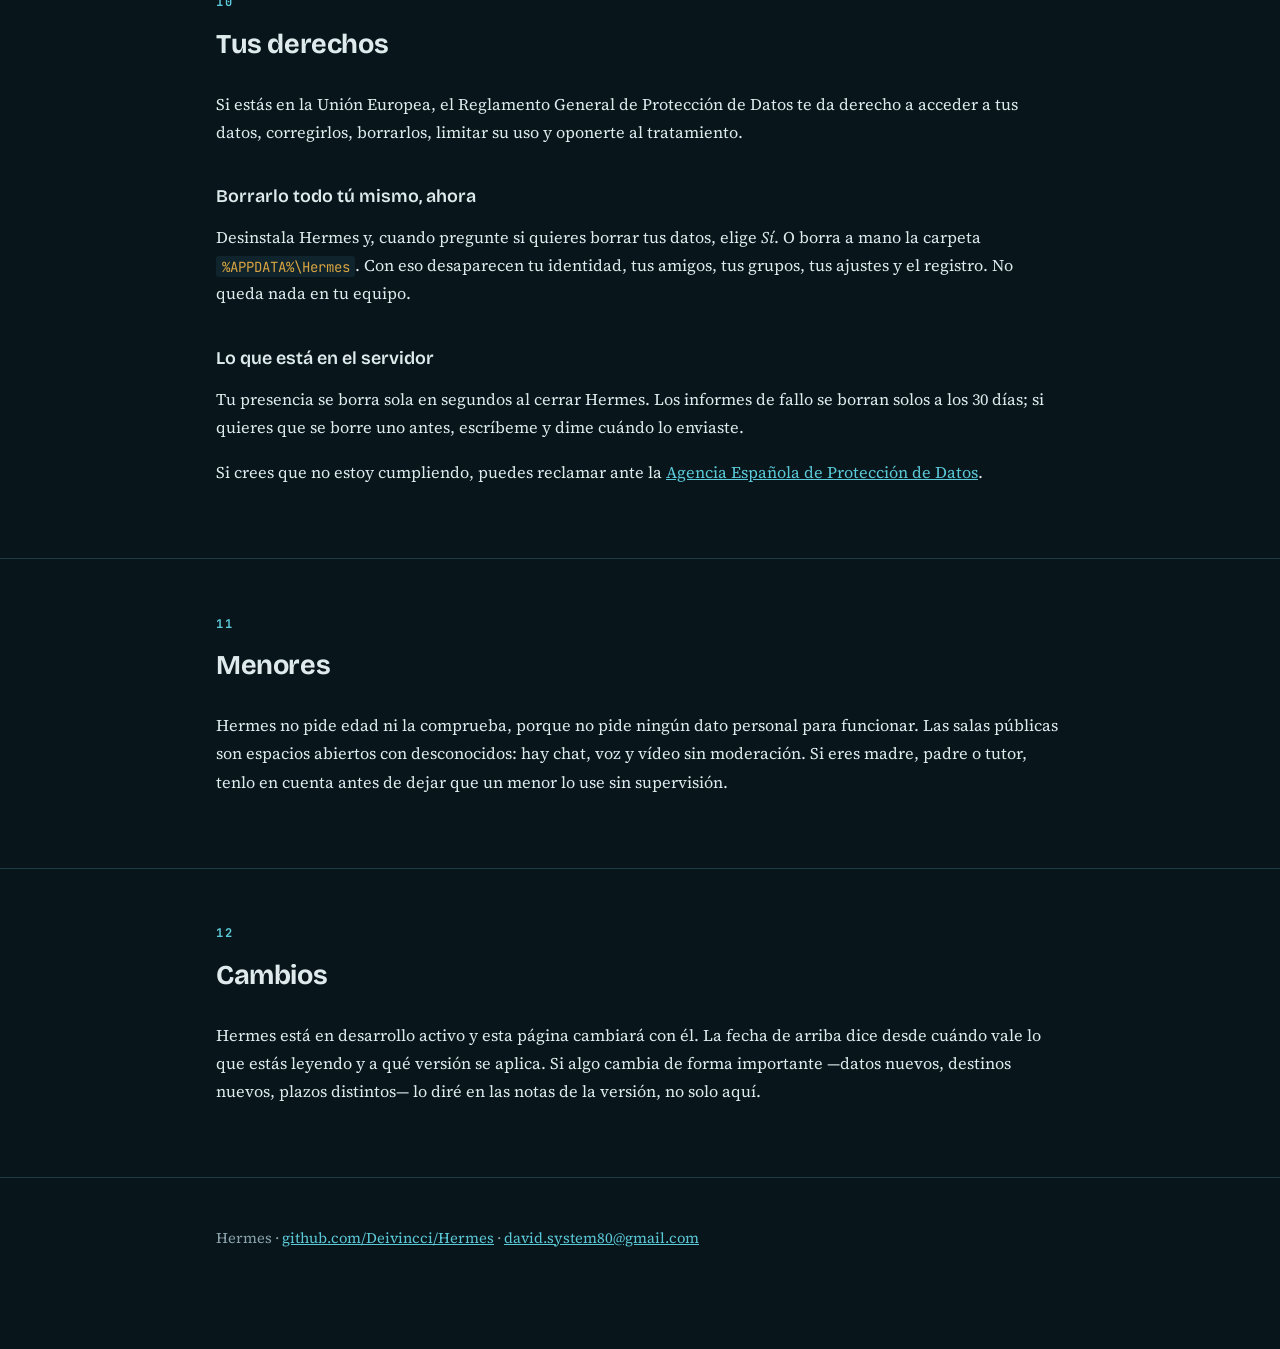
==== commit 49aa610b: "Add files via upload" ====
--- a/privacidad.html
+++ b/privacidad.html
@@ -161,12 +161,13 @@
 
 <section id="resumen">
   <div class="envoltorio">
-    <h2><span class="num">02</span>Resumen en diez líneas</h2>
+    <h2><span class="num">02</span>Resumen en once líneas</h2>
     <ul>
       <li>No hay cuentas, ni contraseñas, ni correo electrónico. No te registras.</li>
       <li>Hermes crea un identificador permanente en tu equipo la primera vez que arranca.</li>
       <li>Ese identificador viaja al servidor de encuentro para poder ponerte en contacto con otros.</li>
       <li>El chat, la voz, el vídeo, los archivos y la pantalla van <em>directos</em> entre vosotros, no pasan por ningún servidor.</li>
+      <li>Todo va cifrado entre vosotros, pero <strong>no igual de bien en todas partes</strong>: lo que cambia no es la función, es dónde la usas. Una sala pública y tu grupo privado no protegen lo mismo.</li>
       <li>El servidor de encuentro no guarda nada en disco: lo que sabe de ti vive en memoria y caduca en segundos.</li>
       <li>Solo se envía un informe de fallo si tú pulsas el botón, y se conserva 30 días.</li>
       <li>Ese informe lleva un registro de la aplicación con las IP públicas y los identificadores tachados.</li>
@@ -260,23 +261,41 @@
 <section id="cifrado">
   <div class="envoltorio">
     <h2><span class="num">07</span>Qué viaja cifrado y qué no</h2>
-    <p>Todo lo que os intercambiáis va por la red virtual que monta Hermes, y esa red está cifrada con claves efímeras y autenticada. Cada función hereda ese cifrado.</p>
-
-    <table class="tabla">
-      <tr><th>Canal</th><th>Va directo entre vosotros</th><th>Cifrado</th></tr>
-      <tr><td>Chat de sala</td><td class="si">sí</td><td class="si">sí ¹</td></tr>
-      <tr><td>Chat de grupo</td><td class="si">sí</td><td class="si">sí</td></tr>
-      <tr><td>Voz</td><td class="si">sí</td><td class="si">sí</td></tr>
-      <tr><td>Vídeo (webcam)</td><td class="si">sí</td><td class="si">sí</td></tr>
-      <tr><td>Compartir pantalla</td><td class="si">sí</td><td class="si">sí</td></tr>
-      <tr><td>Archivos</td><td class="si">sí</td><td class="si">sí</td></tr>
-      <tr><td>Juegos y mando</td><td class="si">sí</td><td class="si">sí</td></tr>
-      <tr><td>Diálogo con el servidor</td><td class="no">no</td><td class="no">no ²</td></tr>
+    <p>Todo lo que os intercambiáis va directo entre vosotros, por una red virtual cifrada y autenticada. Ninguna función es una excepción: no hay nada que viaje en claro entre dos personas.</p>
+
+    <p><strong>Lo que cambia no es la función, es el sitio.</strong> La misma pantalla compartida está protegida de una manera si la compartes en una sala pública y de otra si la compartes dentro de un grupo privado. Por eso esto no va ordenado por «chat, voz, vídeo…», sino por dónde ocurre.</p>
+
+    <h3>En una sala pública</h3>
+    <p>Va cifrado, pero <strong>con una clave que viaja dentro del instalador y es la misma para todo el mundo</strong>. Eso protege frente a quien no tenga Hermes; <em>no</em> frente a alguien que lo tenga instalado y sepa lo que hace.</p>
+    <table class="tabla">
+      <tr><th>En la sala</th><th>Va directo entre vosotros</th><th>Cifrado</th></tr>
+      <tr><td>Chat de la sala</td><td class="si">sí</td><td class="si">sí, con la clave compartida</td></tr>
+      <tr><td>Compartir pantalla</td><td class="si">sí</td><td class="si">sí, con la clave compartida</td></tr>
+      <tr><td>Juegos y mando</td><td class="si">sí</td><td class="si">sí, con la clave compartida</td></tr>
+    </table>
+
+    <h3>En un grupo privado</h3>
+    <p>Va cifrado con <strong>un secreto propio de ese grupo</strong>, generado al crearlo y repartido solo por invitación. Nadie de fuera lo tiene, ni siquiera alguien con Hermes instalado.</p>
+    <table class="tabla">
+      <tr><th>En el grupo</th><th>Va directo entre vosotros</th><th>Cifrado</th></tr>
+      <tr><td>Chat del grupo</td><td class="si">sí</td><td class="si">sí, con el secreto del grupo</td></tr>
+      <tr><td>Voz</td><td class="si">sí</td><td class="si">sí, con el secreto del grupo</td></tr>
+      <tr><td>Vídeo (webcam)</td><td class="si">sí</td><td class="si">sí, con el secreto del grupo</td></tr>
+      <tr><td>Archivos</td><td class="si">sí</td><td class="si">sí, con el secreto del grupo</td></tr>
+      <tr><td>Compartir pantalla</td><td class="si">sí</td><td class="si">sí, con el secreto del grupo</td></tr>
+      <tr><td>Juegos y mando</td><td class="si">sí</td><td class="si">sí, con el secreto del grupo</td></tr>
+    </table>
+    <p class="entradilla">La voz, el vídeo y los archivos <strong>solo existen dentro de un grupo</strong>: no es una preferencia que puedas cambiar sin darte cuenta, en una sala esas funciones no están.</p>
+
+    <h3>Con el servidor de encuentro</h3>
+    <table class="tabla">
+      <tr><th>Con el servidor</th><th>Va directo entre vosotros</th><th>Cifrado</th></tr>
+      <tr><td>Presentaciones y presencia</td><td class="no">no</td><td class="no">no ¹</td></tr>
     </table>
 
     <div class="aviso">
-      <p><strong>¹ Las salas públicas comparten una clave que va dentro del instalador.</strong> Es la misma para todo el mundo. Eso significa que el contenido sigue cifrado frente a quien no tenga Hermes, pero <em>no</em> frente a alguien que lo tenga instalado y sepa lo que hace. Los grupos privados no tienen ese problema: usan un secreto propio que se genera al crearlos y solo se reparte por invitación.</p>
-      <p><strong>² El diálogo con el servidor de encuentro no va cifrado.</strong> Va firmado —nadie puede suplantarte ni alterar los mensajes— pero no es confidencial. Quien pueda observar el tráfico en el camino (una red wifi compartida, tu proveedor de internet, cualquier salto intermedio) puede ver tu identificador, tu nick, en qué sala estás y la lista de identificadores de amigos cuya presencia consultas. Con identificadores permanentes, eso permite correlacionar a lo largo del tiempo quién se relaciona con quién. Está previsto cifrarlo en una versión futura; hasta entonces, conviene que lo sepas.</p>
+      <p><strong>Cuidado con la pantalla y con los juegos:</strong> son las tres funciones que existen en los dos sitios, y por eso son las únicas cuya protección depende de dónde las uses. Compartir tu pantalla en una sala pública no está protegido igual que compartirla en tu grupo. Y el ámbito se fija <strong>en el momento de empezar</strong>: si empiezas a compartir en la sala y después entras en un grupo, lo que estás compartiendo sigue siendo de la sala.</p>
+      <p><strong>¹ El diálogo con el servidor de encuentro no va cifrado.</strong> Va firmado —nadie puede suplantarte ni alterar los mensajes— pero no es confidencial. Quien pueda observar el tráfico en el camino (una red wifi compartida, tu proveedor de internet, cualquier salto intermedio) puede ver tu identificador, tu nick, en qué sala estás y la lista de identificadores de amigos cuya presencia consultas. Con identificadores permanentes, eso permite correlacionar a lo largo del tiempo quién se relaciona con quién. Está previsto cifrarlo en una versión futura; hasta entonces, conviene que lo sepas.</p>
     </div>
   </div>
 </section>
